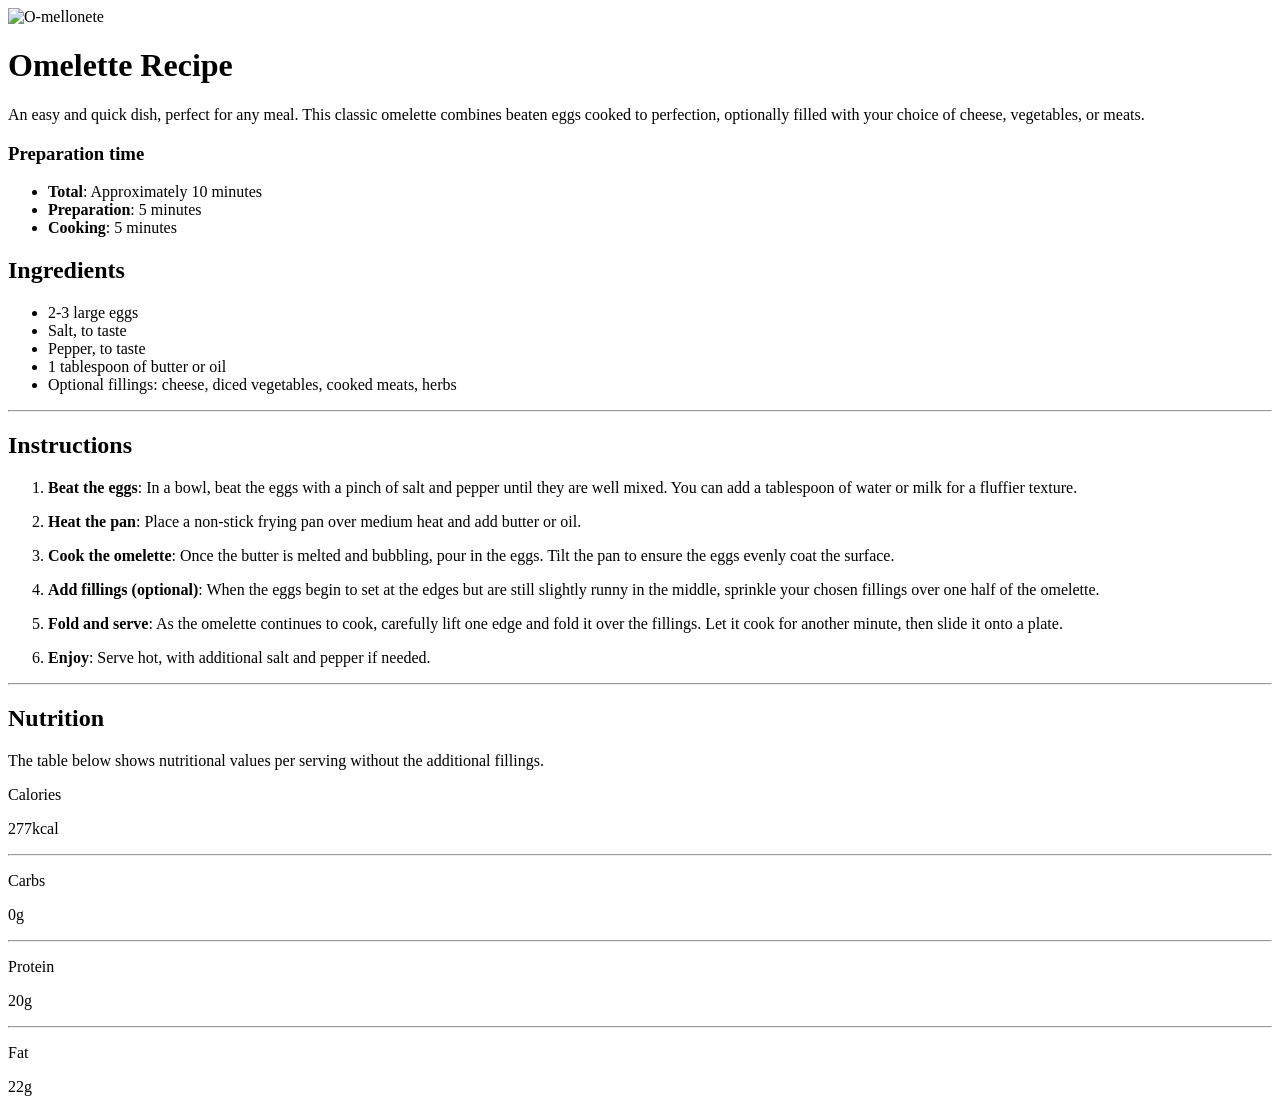
==== index.html @ 41349898 "Rename recipe-page/index.html to index.html" ====
<!DOCTYPE html>
<html lang="en">
<head>
  <meta charset="UTF-8">
  <meta name="viewport" content="width=device-width, initial-scale=1.0"> <!-- displays site properly based on user's device -->
  <link rel="stylesheet" href="style.css">
  <link rel="icon" type="image/png" sizes="32x32" href="./assets/images/favicon-32x32.png">

  <link rel="preconnect" href="https://fonts.googleapis.com">
  <link rel="preconnect" href="https://fonts.gstatic.com" crossorigin>
  <link href="https://fonts.googleapis.com/css2?family=Young+Serif&display=swap" rel="stylesheet">
  <link href="https://fonts.googleapis.com/css2?family=Outfit:wght@100..900&display=swap" rel="stylesheet">
  <title>Frontend Mentor | Recipe page</title>

 
</head>
<body>
  <div class="boxer">

  
  <img src="image-omelette.jpeg" alt="O-mellonete">

  <h1> Omelette Recipe</h1>
  <p>
  An easy and quick dish, perfect for any meal. This classic omelette combines beaten eggs cooked 
  to perfection, optionally filled with your choice of cheese, vegetables, or meats.
  </p>
  <div class="boxin">
    <h3>Preparation time</h3>
    <ul>
      <li><b>Total</b>: Approximately 10 minutes</li>
      <li><b>Preparation</b>: 5 minutes</li>
      <li><b>Cooking</b>: 5 minutes</li>

    </ul>
  </div>
  <h2>Ingredients</h2>
 
  <ul>
  <li>2-3 large eggs</li>
  <li>Salt, to taste</li>
  <li>Pepper, to taste</li>
  <li>1 tablespoon of butter or oil</li>
  <li>Optional fillings: cheese, diced vegetables, cooked meats, herbs</li>
  </ul>
  <hr>
  <h2>Instructions</h2>

  <ol>
  <li><p><b>Beat the eggs</b>: In a bowl, beat the eggs with a pinch of salt and pepper until they are well mixed. 
  You can add a tablespoon of water or milk for a fluffier texture.</p></li>

  <li><p><b>Heat the pan</b>: Place a non-stick frying pan over medium heat and add butter or oil.</p></li>

  <li><p><b>Cook the omelette</b>: Once the butter is melted and bubbling, pour in the eggs. Tilt the pan to ensure 
  the eggs evenly coat the surface.</p></li>

  <li><p><b>Add fillings (optional)</b>: When the eggs begin to set at the edges but are still slightly runny in the 
  middle, sprinkle your chosen fillings over one half of the omelette.</p></li>

  <li><p><b>Fold and serve</b>: As the omelette continues to cook, carefully lift one edge and fold it over the 
  fillings. Let it cook for another minute, then slide it onto a plate.</p></li>

  <li><p><b>Enjoy</b>: Serve hot, with additional salt and pepper if needed.</p></li>

  </ol>

  <hr>
  
  <h2>Nutrition</h2>
  <p>
  The table below shows nutritional values per serving without the additional fillings.
  </p>
<div class = "boxos">
    <div class = "boxis"><p>Calories</p></div>
    <div class = "boxis"><p>277kcal</p></div>
</div>
  <hr>
<div class = "boxos">
    <div class = "boxis"><p>Carbs</p></div>
    <div class = "boxis"><p>0g</p></div>
</div>
<hr>
<div class = "boxos">
    <div class = "boxis"><p>Protein</p></div>
    <div class = "boxis"><p>20g</p></div>
</div>
  <hr>
<div class = "boxos">
    <div class = "boxis"><p>Fat</p></div>
    <div class = "boxis"><p>22g</p></div>
</div>
  </div>
</body>
</html>
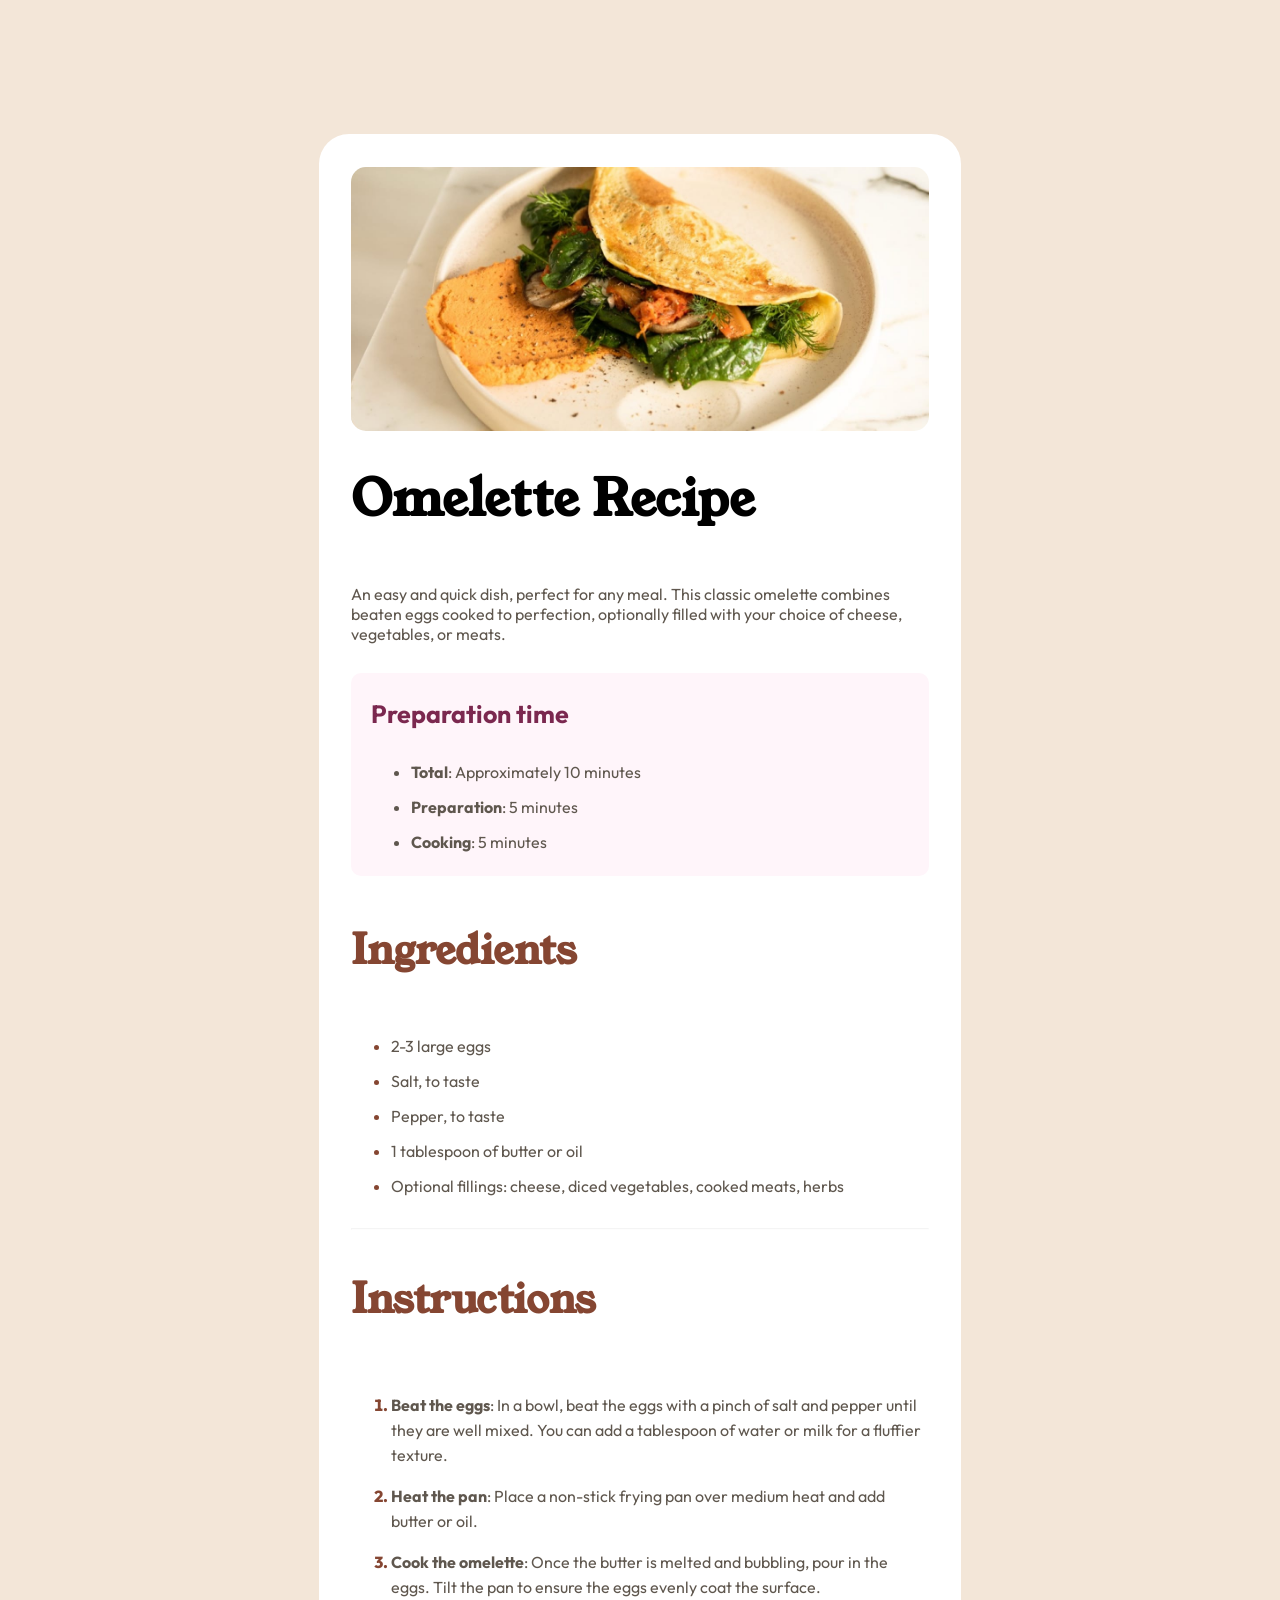
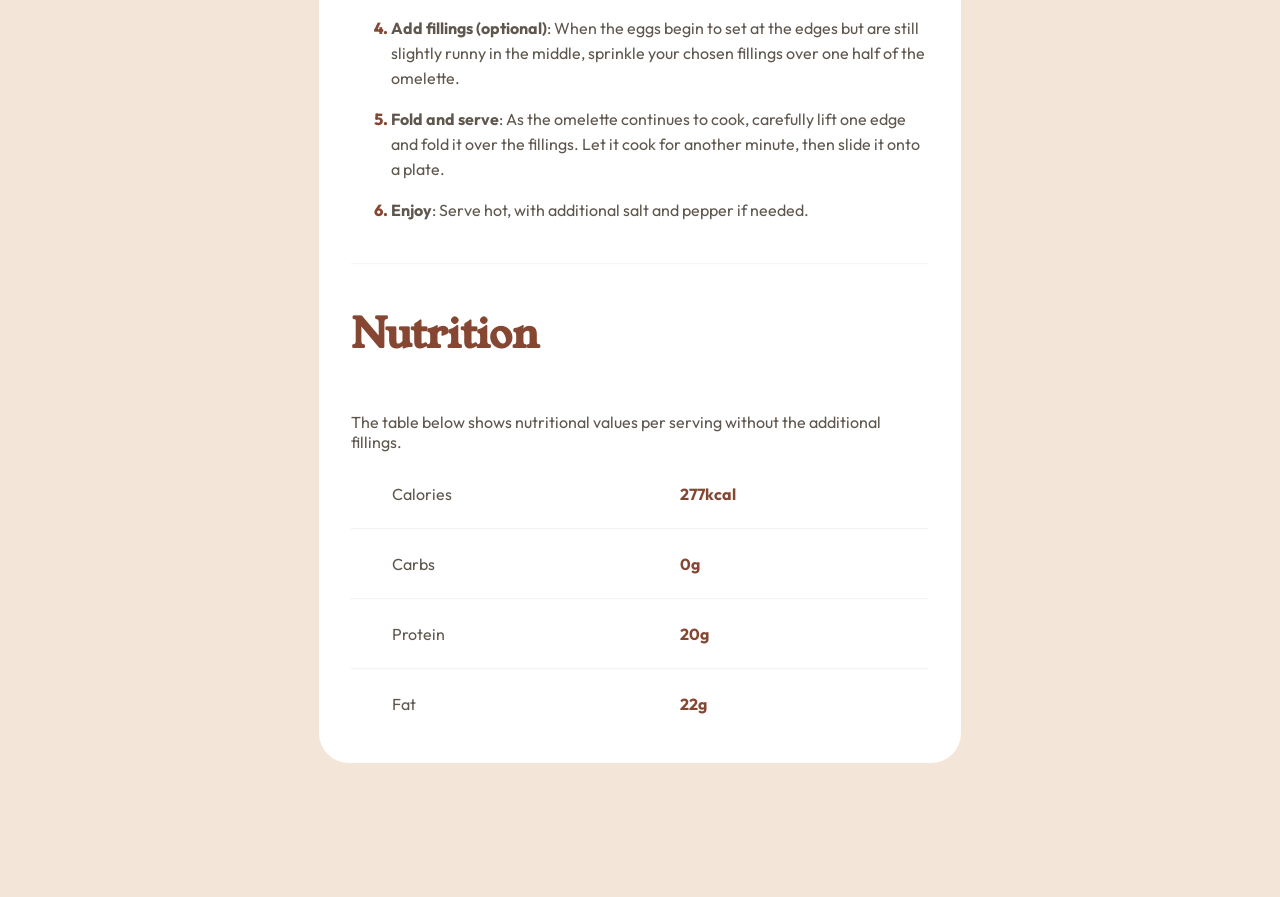
==== commit afe77d69: "nic" ====
--- a/index.html
+++ b/index.html
@@ -27,7 +27,7 @@
   </p>
   <div class="boxin">
     <h3>Preparation time</h3>
-    <ul>
+    <ul class="ul2">
       <li><b>Total</b>: Approximately 10 minutes</li>
       <li><b>Preparation</b>: 5 minutes</li>
       <li><b>Cooking</b>: 5 minutes</li>
@@ -36,7 +36,7 @@
   </div>
   <h2>Ingredients</h2>
  
-  <ul>
+  <ul class="ul1">
   <li>2-3 large eggs</li>
   <li>Salt, to taste</li>
   <li>Pepper, to taste</li>
@@ -73,22 +73,22 @@
   </p>
 <div class = "boxos">
     <div class = "boxis"><p>Calories</p></div>
-    <div class = "boxis"><p>277kcal</p></div>
+    <div class = "boxis"><p class="par"><b>277kcal</b></p></div>
 </div>
   <hr>
 <div class = "boxos">
     <div class = "boxis"><p>Carbs</p></div>
-    <div class = "boxis"><p>0g</p></div>
+    <div class = "boxis"><p class="par"><b>0g</b></p></div>
 </div>
 <hr>
 <div class = "boxos">
     <div class = "boxis"><p>Protein</p></div>
-    <div class = "boxis"><p>20g</p></div>
+    <div class = "boxis"><p class="par"><b>20g</b></p></div>
 </div>
   <hr>
 <div class = "boxos">
     <div class = "boxis"><p>Fat</p></div>
-    <div class = "boxis"><p>22g</p></div>
+    <div class = "boxis"><p class="par"><b>22g</b></p></div>
 </div>
   </div>
 </body>
--- a/style.css
+++ b/style.css
@@ -0,0 +1,107 @@
+*{box-sizing: border-box;}
+body {
+    flex-direction: column;
+    display: flex;
+    align-items: center;
+    justify-content: center;
+    background-color: hsl(30, 54%, 90%);
+    font-family: "Young Serif";
+}
+
+h1{font-size: 3.125em;
+    
+}
+h2{
+    color: hsl(14, 45%, 36%);
+    font-size: 2.5em;
+
+}
+p{
+    font-size: 1em;
+    font-family: "Outfit";
+    color: hsl(30, 10%, 34%);
+
+}
+h3{
+    color: hsl(332, 51%, 32%);
+    font-size: 1.5625em;
+    font-family: "Outfit";
+}
+img{
+    align-items: center;
+    height: auto;
+    max-width: 100%;
+    float: right;
+    border-radius: 15px;
+}
+.boxer {
+    margin: 10%;
+    width: 50.8%;
+    display: flex;
+    flex-direction: column;
+    justify-content: left;
+    background-color: white;
+    border-radius:30px;
+    padding: 2.56410256410256410256410256410256410256410256410256410256410255%;
+
+}
+
+
+.ul1{
+    list-style-position: outside;
+    display: flex;
+    flex-direction: column;
+    justify-content: left;
+    border-radius: 10px;
+    font-size: 1em;
+    font-family: "Outfit";
+    line-height:2.1875em;
+    color: hsl(30, 10%, 34%);
+    li::marker {color: hsl(14, 45%, 36%)};
+}
+.ul2{
+    list-style-position: outside;
+    display: flex;
+    flex-direction: column;
+    justify-content: left;
+    border-radius: 10px;
+    font-size: 1em;
+    font-family: "Outfit";
+    line-height:2.1875em;
+    color: hsl(30, 10%, 34%);
+}
+ol {
+  border-radius: 10px;
+  font-family: "Outfit";
+  line-height:1.5625em;
+  li::marker {color: hsl(14, 45%, 36%); font-weight: 800};
+}
+
+.boxin{
+    padding-left: 3.42857142857142857142857142857142857142857142857142857142857142%;
+    background-color:hsl(330, 100%, 98%);
+    padding-right: 3.42857142857142857142857142857142857142857142857142857142857142%;
+    margin-top: 2.28571428571428571428571428571428571428571428571428571428571428%;
+    margin-bottom: 2.28571428571428571428571428571428571428571428571428571428571428%;
+    border-radius: 10px;
+}
+.boxos{
+    display:flex;
+    width: 100%;
+    flex-direction: row;
+    justify-content: space-between;
+}
+.boxis{
+    width: 50%;
+    text-align: left;
+    margin-left: 7%;
+}
+
+.par{
+    color: hsl(14, 45%, 36%)
+}
+
+hr{
+    width: 100%;
+    opacity: 10%;
+}
